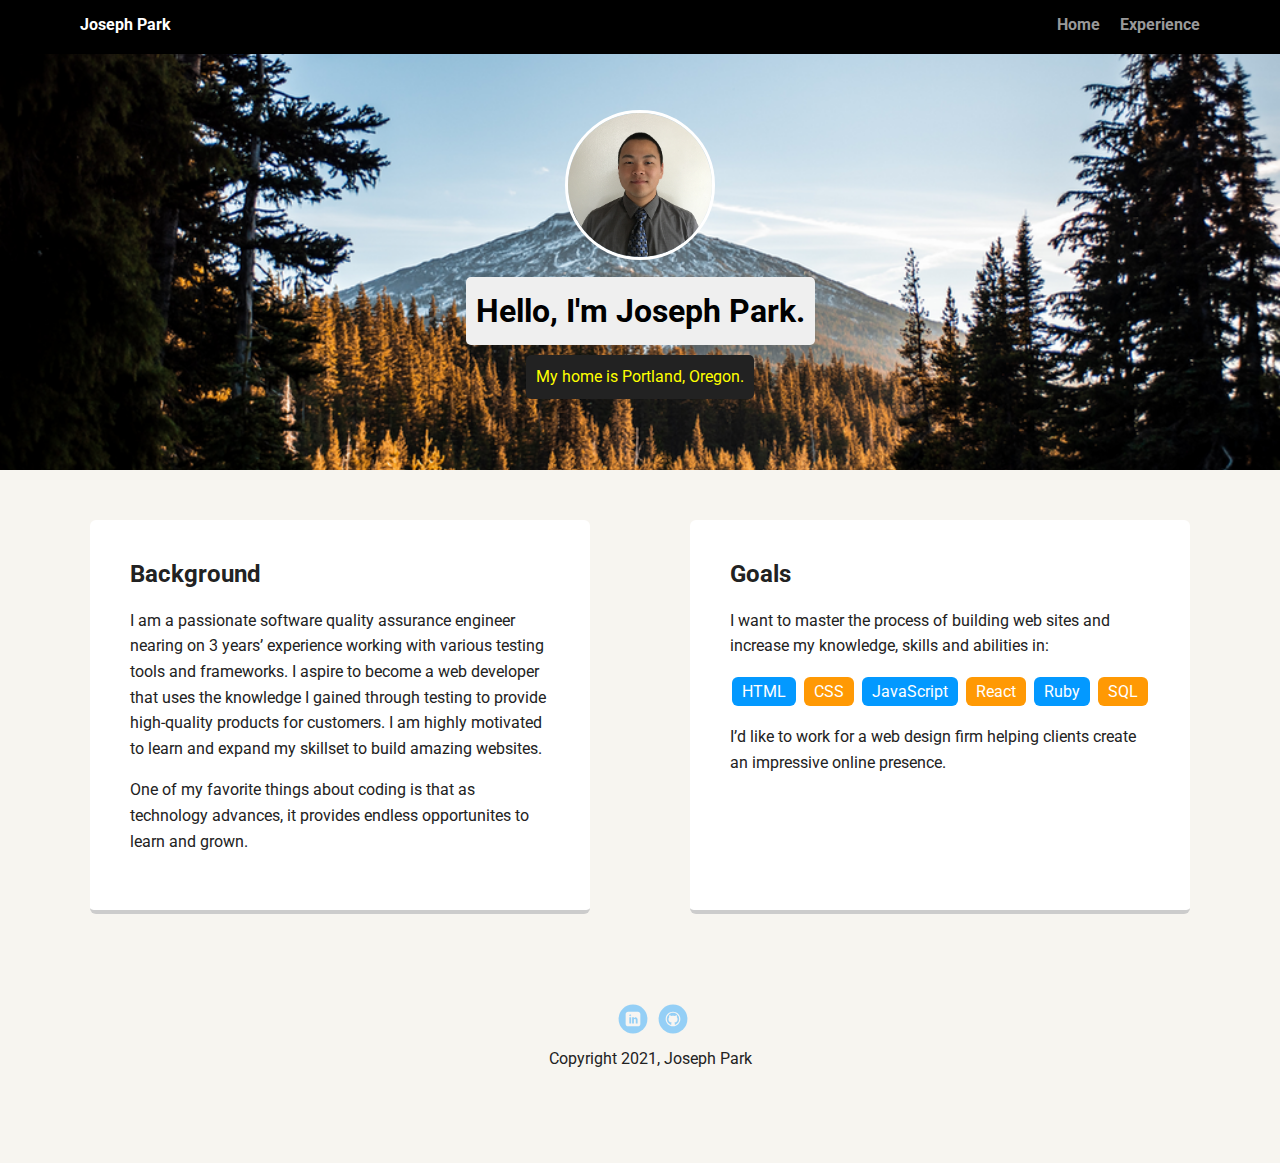
==== portfolio_update_v1/index.html @ efe031ce "Unit_1_Project" ====
<!doctype html>
<html lang="en">
<head>
  <meta charset="utf-8">
  <title>Joseph Park's Profile</title>
  <meta name="viewport" content="width=device-width, initial-scale=1.0">
  <link rel="stylesheet" href="styles.css">
  <link href="https://fonts.googleapis.com/css?family=Muli%7CRoboto:400,300,500,700,900" rel="stylesheet"></head>
  <body>

    <div class="main-nav">
        <ul class="nav">
          <li class="name">Joseph Park</li>
          <li><a href="index.html">Home</a></li>
          <li><a href="experience.html">Experience</a></li>
        </ul>
    </div>

    <header>
      <img src="images/profile_pic.png" alt="Picture of Joseph Park" class="profile-image">
      <h1 class="tag name">Hello, I'm Joseph Park.</h1>
      <p class="tag location">My home is Portland, Oregon.</p>
    </header>

    <main class="flex">
      <div class="card">
        <h2>Background</h2>
        <p>I am a passionate software quality assurance engineer nearing on 3 years’ experience working with various testing tools and frameworks. I aspire to become a web developer that uses the knowledge I gained through testing to provide high-quality products for customers. I am highly motivated to learn and expand my skillset to build amazing websites.</p>
        <p>One of my favorite things about coding is that as technology advances, it provides endless opportunites to learn and grown.</p>
      </div> 

      <div class="card">
        <h2>Goals</h2>
        <p>I want to master the process of building web sites and increase my knowledge, skills and abilities in:</p>
        <ul class="skills">
          <li>HTML</li>
          <li>CSS</li>
          <li>JavaScript</li>
          <li>React</li>
          <li>Ruby</li>
          <li>SQL</li>
        </ul>
        <p>I’d like to work for a web design firm helping clients create an impressive online presence.</p>
      </div> 

    </main>
    <footer>
      <ul>
        <li><a href="https://www.linkedin.com/in/joseph-park-3874731b8" class="social linkedin">LinkedIn</a></li>
        <li><a href="https://github.com/josephpark503" class="social github">Github</a></li>
      </ul>
      <p class="copyright">Copyright 2021, Joseph Park</p>
    </footer>
  </body>
  </html>
---- portfolio_update_v1/styles.css ----
/* Global Layout Set-up */
* { 
  box-sizing: border-box;
}
  
body {
  margin: 0;
  padding: 0;
  text-align: center;
  font-family: 'Roboto', sans-serif;
  color: #222;
  background: #f7f5f0;
}
/* Link Styles */

a {
  text-decoration: none;
  color: #999;
}
a:hover {
  color: #6633ff;
}

/* Section Styles */

.main-nav {
  width: 100%;
  background: black;
  min-height: 30px;
  padding: 10px;
  position: fixed;
  text-align: center;
}
.nav {
  display: flex;
  justify-content: space-around;
  font-weight: 700;
  list-style-type: none;
  margin: 0 auto;
  padding: 0;
}

.nav .name {
    display: block;
    margin-right: auto;
    color: white;
}
.nav li {
  padding: 5px 10px 10px 10px;
}
.nav a {
  transition: all .5s;
}
.nav a:hover {
  color: white
}

header {
  text-align: center;
  background: url('images/background.png') no-repeat center center ;
  background-size: cover;
  overflow: hidden;
  padding-top: 60px;
}
header {
  line-height: 1.5;
}
header .profile-image {
  margin-top: 50px;
  width: 150px;
  height: 150px;
  border-radius: 50%;
  border: 3px solid white;
  transition: all .5s;
}

header .experience {
  text-align: center;
  background-size: cover;
  overflow: hidden;
  padding-top: 60px;
}

header .profile-image:hover {
  transform: scale(1.2) rotate(5deg);
}
.tag {
  background-color: #efefef;
  color: black;
  padding: 10px;
  border-radius: 5px;
  display: table;
  margin: 10px auto;
} 
.location {
  background-color: #222;
  color: yellow;
}
.card {
  margin: 30px;
  padding: 20px 40px 40px;
  max-width: 500px;
  text-align: left;
  background: #fff;
  border-bottom: 4px solid #ccc;
  border-radius: 6px;
  transition: all .5s;
}
.card:hover {
  border-color: #ff99ff;
}

ul.skills {
  padding: 0;
  text-align: center;
}

.skills li {
  border-radius: 6px;
  display: inline-block;
  background: #ff9904;
  color: white;
  padding: 5px 10px;
  margin: 2px;
}

.skills li:nth-child(odd) {
  background: #0399ff;
}

footer {
  width: 100%;
  min-height: 30px;
  padding: 20px 0 40px 20px;
}

footer .copyright {
  top: -8px;
  font-size: .75em;
}

footer ul {
  list-style-type: none;
  margin: 0;
  padding: 0;
}

footer ul li {
  display: inline-block;
}

a.social {
  display: inline-block;
  text-indent: -9999px;
  margin-left: 5px;
  width: 30px;
  height: 30px;
  background-size: 30px 30px;
  opacity: .4;
  transition: all .5s;
}
a.twitter {
  background-image: url(images/twitter.svg);
}
a.linkedin {
  background-image: url(images/linkedin.svg);
}
a.github {
  background-image: url(images/github.svg);
}
a.social:hover {
  opacity: 1;
}
.clearfix {
  clear: both;
}

/* Styles for larger screens */
@media screen and (min-width: 720px) {
  
  .flex {
      display: -ms-flexbox;      /* TWEENER - IE 10 */
      display: flex; 
      max-width: 1200px;
      -ms-flex-pack: distribute;
      justify-content: space-around;
      margin: 0 auto;
  }

  header {
    min-height: 470px;
  }

  .nav {
    max-width: 1200px;
    padding: 0 30px;
  }


  main {
    padding-top: 20px;
  }

  main p {
    line-height: 1.6em;
  }

  footer {
    font-size: 1.3em;
    max-width: 1200px;
    margin: 40px auto;
  }

}
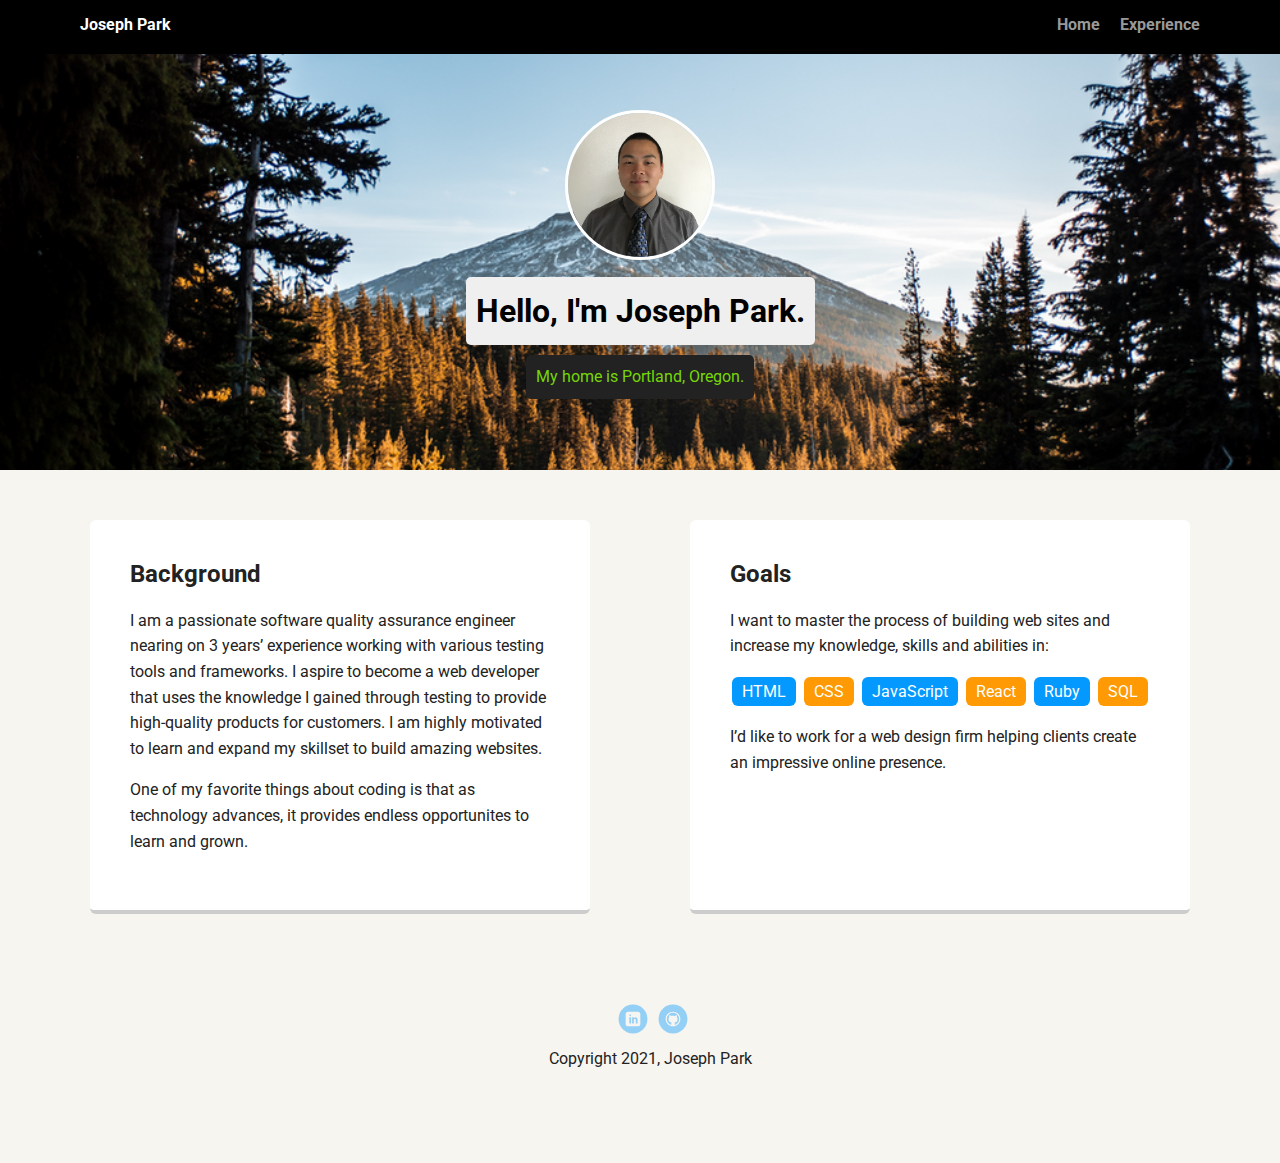
==== commit ac9806e3: "update_unit_1_project" ====
--- a/portfolio_update_v1/index.html
+++ b/portfolio_update_v1/index.html
@@ -16,20 +16,20 @@
         </ul>
     </div>
 
-    <header>
+    <header class="index">
       <img src="images/profile_pic.png" alt="Picture of Joseph Park" class="profile-image">
       <h1 class="tag name">Hello, I'm Joseph Park.</h1>
       <p class="tag location">My home is Portland, Oregon.</p>
     </header>
 
     <main class="flex">
-      <div class="card">
+      <div class="card-index">
         <h2>Background</h2>
         <p>I am a passionate software quality assurance engineer nearing on 3 years’ experience working with various testing tools and frameworks. I aspire to become a web developer that uses the knowledge I gained through testing to provide high-quality products for customers. I am highly motivated to learn and expand my skillset to build amazing websites.</p>
         <p>One of my favorite things about coding is that as technology advances, it provides endless opportunites to learn and grown.</p>
       </div> 
 
-      <div class="card">
+      <div class="card-index">
         <h2>Goals</h2>
         <p>I want to master the process of building web sites and increase my knowledge, skills and abilities in:</p>
         <ul class="skills">
--- a/portfolio_update_v1/styles.css
+++ b/portfolio_update_v1/styles.css
@@ -55,7 +55,13 @@
   color: white
 }
 
-header {
+header.experience {
+  text-align: center;
+  overflow: hidden;
+  padding-top: 60px;
+}
+
+header.index {
   text-align: center;
   background: url('images/background.png') no-repeat center center ;
   background-size: cover;
@@ -72,13 +78,6 @@
   border-radius: 50%;
   border: 3px solid white;
   transition: all .5s;
-}
-
-header .experience {
-  text-align: center;
-  background-size: cover;
-  overflow: hidden;
-  padding-top: 60px;
 }
 
 header .profile-image:hover {
@@ -94,9 +93,20 @@
 } 
 .location {
   background-color: #222;
-  color: yellow;
-}
-.card {
+  color: #76d609;
+}
+
+.card-experience {
+  margin: auto;
+  padding: 20px 40px 40px;
+  max-width: 1200px;
+  text-align: left;
+  background: #fff;
+  border-bottom: 4px solid #ccc;
+  border-radius: 6px;
+}
+
+.card-index {
   margin: 30px;
   padding: 20px 40px 40px;
   max-width: 500px;
@@ -106,13 +116,17 @@
   border-radius: 6px;
   transition: all .5s;
 }
-.card:hover {
+.card-index:hover {
   border-color: #ff99ff;
 }
 
 ul.skills {
   padding: 0;
   text-align: center;
+}
+
+ul.experience-list li {
+  line-height: 1.6em;
 }
 
 .skills li {
@@ -187,8 +201,12 @@
       margin: 0 auto;
   }
 
-  header {
+  header.index {
     min-height: 470px;
+  }
+
+  header.experience {
+    min-height: 30px;
   }
 
   .nav {
